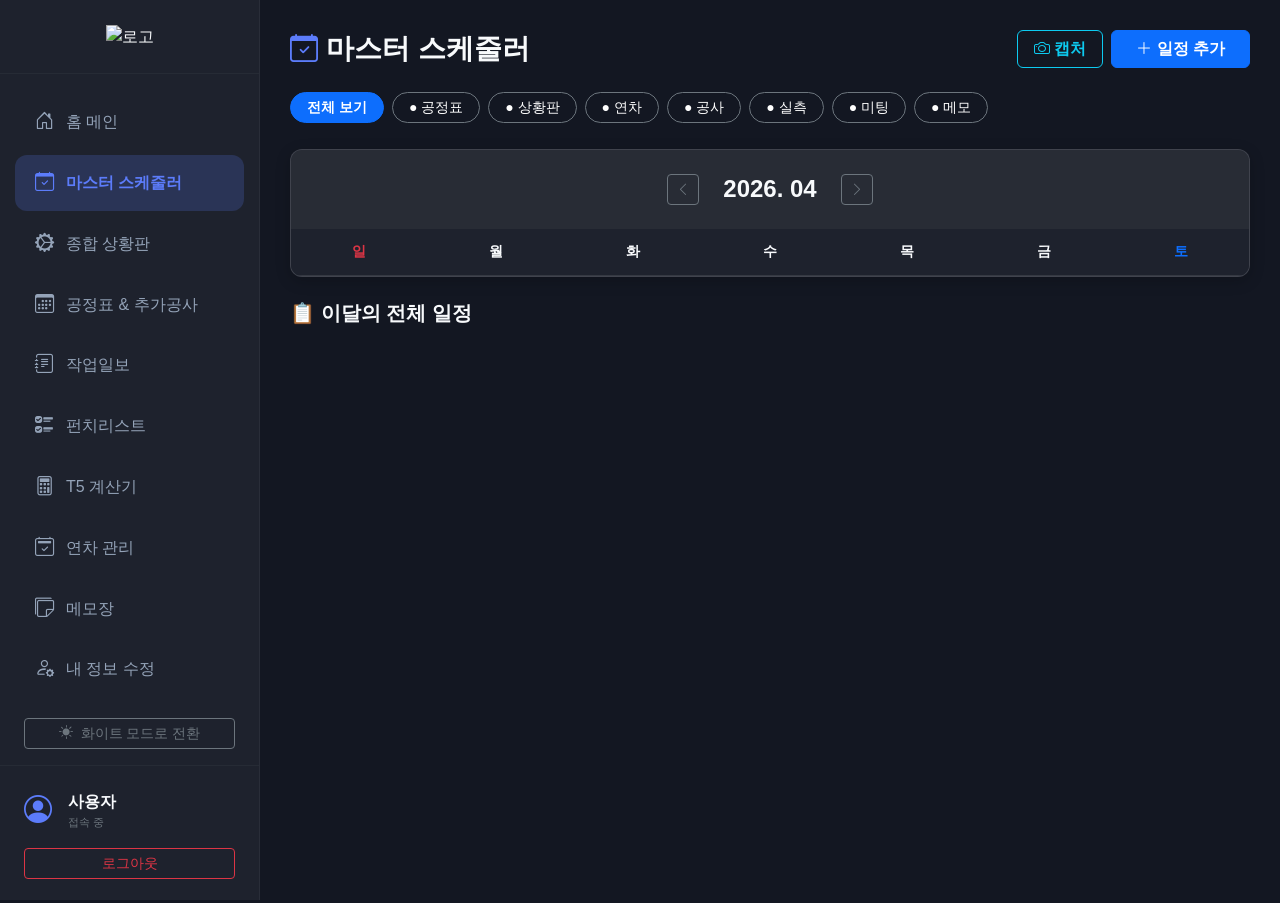
==== calendar.html @ c06037ce "Update calendar.html" ====
<!DOCTYPE html>
<html lang="ko">
<head>
    <meta charset="UTF-8">
    <meta name="viewport" content="width=device-width, initial-scale=1.0, maximum-scale=1.0, user-scalable=no">
    
    <meta property="og:type" content="website">
    <meta property="og:title" content="김목수이야기 - 마스터 스케줄러">
    <meta property="og:description" content="전체 현장 일정을 한눈에 확인하세요.">
    <meta property="og:image" content="https://idong2300.github.io/kimmoksu/og-image.png">
    <meta property="og:locale" content="ko_KR">

    <title>김목수이야기 - 마스터 스케줄러 (V29)</title>
    
    <link href="https://cdn.jsdelivr.net/npm/bootstrap@5.3.2/dist/css/bootstrap.min.css" rel="stylesheet">
    <link rel="stylesheet" href="https://cdn.jsdelivr.net/npm/bootstrap-icons@1.11.1/font/bootstrap-icons.css">
    
    <script src="https://cdnjs.cloudflare.com/ajax/libs/html2canvas/1.4.1/html2canvas.min.js"></script>
    <script src="https://www.gstatic.com/firebasejs/9.15.0/firebase-app-compat.js"></script>
    <script src="https://www.gstatic.com/firebasejs/9.15.0/firebase-firestore-compat.js"></script>
    <script src="https://www.gstatic.com/firebasejs/9.15.0/firebase-auth-compat.js"></script>
    <script src="firebase-config.js"></script>

    <style>
        :root { --bg-deep: #131722; --sidebar-bg: #1e222d; --card-bg: #2a2e39; --primary-accent: #5c7cfa; }
        body { background-color: var(--bg-deep); color: #f8fafc; font-family: 'Pretendard', sans-serif; margin: 0; overflow: hidden; transition: background-color 0.3s, color 0.3s; }
        
        .app-wrapper { display: flex; height: 100vh; height: 100dvh; width: 100vw; }
        .sidebar { width: 260px; height: 100dvh; background-color: var(--sidebar-bg); border-right: 1px solid rgba(255,255,255,0.05); display: flex; flex-direction: column; z-index: 1050; flex-shrink: 0; transition: transform 0.3s cubic-bezier(0.4, 0, 0.2, 1); }
        .main-container { flex: 1; overflow-y: auto; background-color: var(--bg-deep); padding: 30px; transition: background-color 0.3s; }
        
        .content-width { max-width: 1400px; margin: 0 auto; width: 100%; }
        
        .t5-card { background: var(--card-bg); border-radius: 16px; padding: 20px; box-shadow: 0 4px 15px rgba(0,0,0,0.2); margin-bottom: 20px; }
        .input-dark { background: #1e222d !important; border: 1px solid rgba(255,255,255,0.1) !important; color: white !important; font-size: 0.95rem !important; }

        .cal-border-wrap { border: 1px solid rgba(255,255,255,0.1); border-radius: 12px; overflow: hidden; }
        .cal-header { display: grid; grid-template-columns: repeat(7, 1fr); text-align: center; font-weight: bold; background: #1e222d; border-bottom: 1px solid rgba(255,255,255,0.1); padding: 12px 0; font-size: 0.9rem; }
        .cal-grid { display: grid; grid-template-columns: repeat(7, 1fr); background: rgba(255,255,255,0.1); gap: 1px; } 
        .cal-day { background: #1e222d; min-height: 140px; padding: 6px 0; cursor: pointer; transition: 0.2s; position: relative; display: flex; flex-direction: column; gap: 2px; }
        .cal-day:hover, .cal-day.selected { background: rgba(92, 124, 250, 0.1); }
        .cal-date-num { font-size: 0.85rem; font-weight: bold; margin-bottom: 6px; padding-left: 8px; }
        
        .event-badge { font-size: 0.75rem; padding: 3px 6px; color: white; white-space: nowrap; overflow: hidden; text-overflow: clip; text-align: left; line-height: 1.2; margin-bottom: 1px; height: 24px; width: 100%; border-radius: 0; display: flex; align-items: center; }
        .event-start { border-top-left-radius: 4px; border-bottom-left-radius: 4px; margin-left: 4px; width: calc(100% - 4px); }
        .event-end { border-top-right-radius: 4px; border-bottom-right-radius: 4px; margin-right: 4px; width: calc(100% - 4px); }
        .event-single { border-radius: 4px; margin: 0 4px; width: calc(100% - 8px); }
        
        .cal-inline-check { margin-right: 5px; cursor: pointer; transform: scale(1.1); flex-shrink: 0; }
        .more-btn { font-size: 0.7rem; color: var(--primary-accent); text-align: left; padding-left: 8px; font-weight: bold; cursor: pointer; margin-top: 2px; }
        .more-btn:hover { text-decoration: underline; }

        .nav-link { color: #94a3b8; padding: 14px 20px; margin: 4px 15px; border-radius: 12px; transition: 0.3s; cursor: pointer; display: flex; align-items: center; text-decoration: none; }
        .nav-link i { font-size: 1.2rem; margin-right: 12px; }
        .nav-link:hover, .nav-link.active { background-color: rgba(92, 124, 250, 0.2); color: var(--primary-accent); font-weight: bold; }

        .filter-scroll { display: flex; gap: 8px; overflow-x: auto; padding-bottom: 10px; }
        .list-item { background: #1e222d; border: 1px solid rgba(255,255,255,0.05); border-radius: 12px; padding: 15px; margin-bottom: 10px; display: flex; align-items: flex-start; gap: 15px; transition: 0.2s; }
        .list-item.done { opacity: 0.5; filter: grayscale(0.8); }
        .list-item.done .item-content { text-decoration: line-through; color: #adb5bd !important; }
        .color-bar { width: 4px; border-radius: 4px; align-self: stretch; flex-shrink: 0; }
        .custom-check { width: 22px; height: 22px; cursor: pointer; border-radius: 6px; border: 2px solid var(--primary-accent); appearance: none; position: relative; margin-top: 2px; }
        .custom-check:checked { background-color: var(--primary-accent); }
        .custom-check:checked::after { content: '✔'; position: absolute; color: white; font-size: 12px; top: 50%; left: 50%; transform: translate(-50%, -50%); }

        .modal-box { background: var(--card-bg); padding: 25px; border-radius: 20px; width: 90%; max-width: 400px; box-shadow: 0 10px 30px rgba(0,0,0,0.5); }
        .modal-backdrop-custom { display: none; position: fixed; inset: 0; background: rgba(0,0,0,0.7); z-index: 2000; align-items: center; justify-content: center; backdrop-filter: blur(2px); }

        body.light-mode { background-color: #f4f6f8; color: #212529; }
        body.light-mode .main-container { background-color: #f4f6f8; }
        body.light-mode .sidebar { background-color: #ffffff; border-right: 1px solid #dee2e6; }
        body.light-mode .t5-card, body.light-mode .modal-box, body.light-mode .list-item { background-color: #ffffff !important; border: 1px solid #dee2e6 !important; color: #212529; }
        body.light-mode .input-dark, body.light-mode select.input-dark, body.light-mode input[type="color"] { background-color: #f8f9fa !important; border: 1px solid #ced4da !important; color: #212529 !important; }
        body.light-mode .text-white { color: #212529 !important; }
        body.light-mode .cal-header { background: #f8f9fa; border-color: #dee2e6; color: #495057; }
        body.light-mode .cal-grid { background: #dee2e6; }
        body.light-mode .cal-day { background: #ffffff; }
        body.light-mode .cal-day:hover, body.light-mode .cal-day.selected { background: #eef2ff; }
        body.light-mode .bg-dark { background-color: #e9ecef !important; }
        body.light-mode .nav-link { color: #495057; }
        body.light-mode .nav-link:hover, body.light-mode .nav-link.active { background-color: #eef2ff; color: var(--primary-accent); }
        body.light-mode img[src*="logo"] { filter: invert(1) grayscale(100%) contrast(200%); }

        @media (max-width: 768px) {
            .sidebar { position: fixed; transform: translateX(-100%); }
            .sidebar.active { transform: translateX(0); }
            .main-container { padding: 15px; }
            .cal-day { min-height: 100px; }
            .mobile-menu-btn { display: flex !important; }
        }
        .mobile-menu-btn { display: none; position: fixed; bottom: 25px; left: 25px; width: 60px; height: 60px; border-radius: 50%; background-color: var(--primary-accent); color: white; align-items: center; justify-content: center; box-shadow: 0 4px 15px rgba(0,0,0,0.3); z-index: 1030; border: none; font-size: 1.8rem; cursor: pointer; }
    </style>
</head>
<body>

<script>
    if (window.innerWidth <= 768) {
        alert("마스터 스케줄러는 PC의 넓은 화면 전용입니다.\n모바일에서는 메인 홈으로 이동합니다.");
        location.replace('index.html');
    }
</script>

<div id="auth-overlay" style="display: none; position: fixed; inset: 0; background: var(--bg-deep); z-index: 9999; align-items: center; justify-content: center;">
    <div class="t5-card text-center" style="width: 100%; max-width: 380px;">
        <h3 class="mb-4 fw-bold">스케줄러 접속</h3>
        <input type="email" id="userEmail" class="form-control input-dark mb-3" placeholder="이메일">
        <input type="password" id="userPw" class="form-control input-dark mb-3" placeholder="비밀번호">
        
        <div class="d-flex justify-content-between align-items-center mb-4 ms-1">
            <div class="form-check text-start m-0">
                <input class="form-check-input" type="checkbox" id="autoLoginCheck" checked>
                <label class="form-check-label small text-secondary" for="autoLoginCheck">자동 로그인</label>
            </div>
            <span class="small text-info cursor-pointer" onclick="resetPassword()">비밀번호 찾기</span>
        </div>

        <button class="btn btn-primary w-100 py-2 fw-bold" onclick="handleAuth()">접속하기</button>
    </div>
</div>

<div class="app-wrapper">
    <nav class="sidebar" id="sidebar">
        <div class="p-4 text-center border-bottom border-secondary border-opacity-10">
            <img src="kimmoksu_main_logo.png" alt="로고" style="max-width: 140px; cursor: pointer;" onclick="location.href='index.html'">
        </div>
        <div class="flex-grow-1 mt-3">
            <div class="nav-link" onclick="location.href='index.html'"><i class="bi bi-house-door"></i> 홈 메인</div>
            <div class="nav-link active"><i class="bi bi-calendar-check"></i> 마스터 스케줄러</div>
            <div class="nav-link" onclick="location.href='index.html#status'"><i class="bi bi-gear-wide-connected"></i> 종합 상황판</div>
            <div class="nav-link" onclick="location.href='index.html#gantt'"><i class="bi bi-calendar3"></i> 공정표 & 추가공사</div>
            <div class="nav-link" onclick="location.href='index.html#worklog'"><i class="bi bi-journal-text"></i> 작업일보</div>
            <div class="nav-link" onclick="location.href='index.html#punch'"><i class="bi bi-ui-checks"></i> 펀치리스트</div>
            <div class="nav-link" onclick="location.href='index.html#t5'"><i class="bi bi-calculator"></i> T5 계산기</div>
            <div class="nav-link" onclick="location.href='index.html#leave'"><i class="bi bi-calendar2-check"></i> 연차 관리</div>
            <div class="nav-link" onclick="location.href='index.html#memo'"><i class="bi bi-stickies"></i> 메모장</div>
            <div class="nav-link" onclick="location.href='index.html#profile'"><i class="bi bi-person-gear"></i> 내 정보 수정</div>
        </div>
        <div class="px-4 py-3 mt-auto">
            <button class="btn btn-outline-secondary btn-sm w-100 d-flex justify-content-center align-items-center gap-2" id="themeToggleBtn" onclick="toggleTheme()">
                <i class="bi bi-brightness-high-fill"></i> <span>화이트 모드로 전환</span>
            </button>
        </div>
        <div class="p-4 border-top border-secondary border-opacity-10">
            <div class="d-flex align-items-center mb-2">
                <i class="bi bi-person-circle fs-3 me-3" style="color:var(--primary-accent);"></i>
                <div class="flex-grow-1 overflow-hidden">
                    <div id="userNickDisplay" class="fw-bold text-truncate">사용자</div>
                    <div class="small text-secondary" style="font-size:0.7rem;">접속 중</div>
                </div>
            </div>
            <button class="btn btn-outline-danger btn-sm w-100 mt-2" onclick="auth.signOut()">로그아웃</button>
        </div>
    </nav>

    <main class="main-container">
        <div class="content-width">
            <div class="d-flex justify-content-between align-items-center mb-4 flex-wrap gap-3">
                <h3 class="fw-bold m-0"><i class="bi bi-calendar-check me-2" style="color:var(--primary-accent);"></i>마스터 스케줄러</h3>
                <div class="d-flex gap-2">
                    <button class="btn btn-outline-warning px-3 fw-bold" id="btnColorEdit" style="display:none;" onclick="openColorModal()"><i class="bi bi-palette"></i> 색상 편집</button>
                    <button class="btn btn-outline-info px-3 fw-bold" onclick="captureCalendar()"><i class="bi bi-camera"></i> 캡처</button>
                    <button class="btn btn-primary px-4 fw-bold" onclick="openEventModal()"><i class="bi bi-plus-lg"></i> 일정 추가</button>
                </div>
            </div>

            <div class="filter-scroll mb-3" id="filterContainer">
                <button class="btn btn-sm btn-primary rounded-pill px-3 fw-bold filter-btn" data-type="all" onclick="toggleFilter('all')">전체 보기</button>
                <button class="btn btn-sm btn-outline-secondary text-white rounded-pill px-3 filter-btn" data-type="gantt" onclick="toggleFilter('gantt')"><span id="dot-gantt">●</span> 공정표</button>
                <button class="btn btn-sm btn-outline-secondary text-white rounded-pill px-3 filter-btn" data-type="status" onclick="toggleFilter('status')"><span id="dot-status">●</span> 상황판</button>
                <button class="btn btn-sm btn-outline-secondary text-white rounded-pill px-3 filter-btn" data-type="leave" onclick="toggleFilter('leave')"><span id="dot-leave">●</span> 연차</button>
                <button class="btn btn-sm btn-outline-secondary text-white rounded-pill px-3 filter-btn" data-type="construct" onclick="toggleFilter('construct')"><span id="dot-construct">●</span> 공사</button>
                <button class="btn btn-sm btn-outline-secondary text-white rounded-pill px-3 filter-btn" data-type="measure" onclick="toggleFilter('measure')"><span id="dot-measure">●</span> 실측</button>
                <button class="btn btn-sm btn-outline-secondary text-white rounded-pill px-3 filter-btn" data-type="meeting" onclick="toggleFilter('meeting')"><span id="dot-meeting">●</span> 미팅</button>
                <button class="btn btn-sm btn-outline-secondary text-white rounded-pill px-3 filter-btn" data-type="memo" onclick="toggleFilter('memo')"><span id="dot-memo">●</span> 메모</button>
            </div>

            <div class="t5-card p-0 cal-border-wrap" id="captureArea">
                <div class="d-flex justify-content-center align-items-center py-4 gap-4 bg-dark bg-opacity-25" id="calTopControls">
                    <button class="btn btn-sm btn-outline-secondary" onclick="changeMonth(-1)"><i class="bi bi-chevron-left"></i></button>
                    <h4 class="fw-bold m-0" id="currentMonthDisplay">2026. 04</h4>
                    <button class="btn btn-sm btn-outline-secondary" onclick="changeMonth(1)"><i class="bi bi-chevron-right"></i></button>
                </div>
                
                <div class="cal-header">
                    <div class="text-danger">일</div><div>월</div><div>화</div><div>수</div><div>목</div><div>금</div><div class="text-primary">토</div>
                </div>
                <div class="cal-grid" id="calendarGrid"></div>
            </div>

            <div class="mt-4">
                <div class="d-flex justify-content-between align-items-end mb-3">
                    <h5 class="fw-bold m-0" id="listTitle">📋 이달의 전체 일정</h5>
                    <button class="btn btn-sm btn-link text-secondary p-0 text-decoration-none" id="btnResetDate" style="display:none;" onclick="selectDate(null)"><i class="bi bi-arrow-counterclockwise"></i> 전체보기</button>
                </div>
                <div id="eventList"></div>
            </div>
        </div>
    </main>
</div>

<div class="modal-backdrop-custom" id="eventModal">
    <div class="modal-box">
        <h5 class="fw-bold mb-4 text-white">새 일정 추가</h5>
        <div class="row g-3">
            <div class="col-12">
                <label class="small text-secondary mb-1">일정 구분</label>
                <select id="evType" class="form-select input-dark" onchange="toggleDateInput()">
                    <option value="memo">메모</option>
                    <option value="measure">실측 일정</option>
                    <option value="meeting">미팅 일정</option>
                    <option value="construct">공사 일정 (기간)</option>
                </select>
            </div>
            <div class="col-6">
                <label class="small text-secondary mb-1" id="date1Label">날짜</label>
                <input type="date" id="evDate1" class="form-control input-dark">
            </div>
            <div class="col-6" id="date2Container" style="display:none;">
                <label class="small text-secondary mb-1">종료일</label>
                <input type="date" id="evDate2" class="form-control input-dark">
            </div>
            <div class="col-12">
                <label class="small text-secondary mb-1">내용</label>
                <input type="text" id="evText" class="form-control input-dark" placeholder="일정 내용을 입력하세요">
            </div>
        </div>
        <div class="d-flex gap-2 mt-4">
            <button class="btn btn-secondary w-50 py-2 fw-bold" onclick="document.getElementById('eventModal').style.display='none'">취소</button>
            <button class="btn btn-primary w-50 py-2 fw-bold" onclick="saveEvent()">추가하기</button>
        </div>
    </div>
</div>

<div class="modal-backdrop-custom" id="colorModal">
    <div class="modal-box">
        <h5 class="fw-bold mb-4 text-white">달력 태그 색상 편집</h5>
        <p class="small text-secondary mb-3">설정한 색상은 팀원 모두에게 적용됩니다.</p>
        <div class="row g-2 mb-4" id="colorInputContainer"></div>
        <div class="d-flex gap-2 mt-2">
            <button class="btn btn-secondary w-50 py-2 fw-bold" onclick="document.getElementById('colorModal').style.display='none'">취소</button>
            <button class="btn btn-primary w-50 py-2 fw-bold" onclick="saveThemeColors()">저장하기</button>
        </div>
    </div>
</div>

<script>
    let myEmail, myTeamId, userNickname = "관리자", myRole = "member";
    let currentDate = new Date();
    let selectedDateStr = null;
    let globalEmailToNick = {};
    let allEvents = []; 
    let eventStorage = { gantt:[], status:[], leave:[], custom:[] };
    
    let activeFilters = new Set(['all']);
    let defaultColors = { gantt:'#0d6efd', status:'#20c997', leave:'#dc3545', construct:'#6f42c1', measure:'#fd7e14', meeting:'#198754', memo:'#6c757d' };
    let themeColors = { ...defaultColors };
    let colorNames = { gantt:'공정표', status:'상황판', leave:'연차', construct:'공사일정', measure:'실측', meeting:'미팅', memo:'메모' };

    document.addEventListener("DOMContentLoaded", () => {
        let td = new Date();
        currentDate = new Date(td.getFullYear(), td.getMonth(), 1);
        
        let savedTheme = localStorage.getItem('kimmoksu_theme');
        if(savedTheme === 'light') { document.body.classList.add('light-mode'); updateThemeUI(true); } 
        else { updateThemeUI(false); }
    });

    auth.onAuthStateChanged(async user => {
        if (user) {
            myEmail = user.email; 
            document.getElementById('auth-overlay').style.display = 'none';
            const uDoc = await db.collection("users").doc(myEmail).get(); 
            userNickname = uDoc.exists ? uDoc.data().nickname : "관리자";
            document.getElementById('userNickDisplay').innerText = userNickname;
            
            const q = await db.collection("teams").where("members", "array-contains", myEmail).get();
            if (!q.empty) { 
                const tDoc = q.docs[0]; myTeamId = tDoc.id; const tData = tDoc.data();
                
                if(tData.owner === myEmail || myEmail === "idong2300@naver.com") myRole = "owner";
                else if(tData.admins && tData.admins.includes(myEmail)) myRole = "admin";
                else myRole = "member";
                
                if(myRole === 'owner' || myRole === 'admin') document.getElementById('btnColorEdit').style.display = 'inline-block';
                
                if(tData.themeColors) themeColors = { ...defaultColors, ...tData.themeColors };
                applyDotColors();

                const members = tData.members || [];
                await Promise.all(members.map(async m => {
                    try { const u = await db.collection("users").doc(m).get(); globalEmailToNick[m] = u.exists ? u.data().nickname : m.split('@')[0]; }
                    catch(e) { globalEmailToNick[m] = m.split('@')[0]; }
                }));
                fetchAllData();
            }
        } else { document.getElementById('auth-overlay').style.display = 'flex'; }
    });

    function toggleTheme() {
        let isLight = document.body.classList.toggle('light-mode');
        localStorage.setItem('kimmoksu_theme', isLight ? 'light' : 'dark');
        updateThemeUI(isLight);
    }
    
    function updateThemeUI(isLight) {
        const btn = document.getElementById('themeToggleBtn');
        if(isLight) { btn.innerHTML = '<i class="bi bi-moon-fill"></i> <span>블랙 모드로 전환</span>'; btn.classList.replace('btn-outline-secondary', 'btn-outline-dark'); } 
        else { btn.innerHTML = '<i class="bi bi-brightness-high-fill"></i> <span>화이트 모드로 전환</span>'; btn.classList.replace('btn-outline-dark', 'btn-outline-secondary'); }
    }

    async function handleAuth() { 
        const e=document.getElementById('userEmail').value, p=document.getElementById('userPw').value; 
        const keepAlive = document.getElementById('autoLoginCheck') ? document.getElementById('autoLoginCheck').checked : true;
        try { 
            await auth.setPersistence(keepAlive ? firebase.auth.Auth.Persistence.LOCAL : firebase.auth.Auth.Persistence.SESSION);
            await auth.signInWithEmailAndPassword(e,p); 
        } catch(err){alert(err.message);} 
    }
    
    // 💡 V29: 비밀번호 찾기 (초기화) 로직 💡
    async function resetPassword() {
        const e = document.getElementById('userEmail').value.trim();
        if(!e) return alert("비밀번호를 찾을 이메일을 먼저 입력해주세요.");
        try {
            await auth.sendPasswordResetEmail(e);
            alert("입력하신 이메일로 비밀번호 재설정 링크를 발송했습니다. 이메일함을 확인해주세요!");
        } catch(err) {
            alert("이메일 발송 실패: " + err.message);
        }
    }

    function parseDateObj(str) {
        if (!str) return null;
        let s = str.replace(/[^0-9]/g, '');
        if (s.length === 8) return `${s.substring(0,4)}-${s.substring(4,6)}-${s.substring(6,8)}`;
        if (s.length === 6) return `20${s.substring(0,2)}-${s.substring(2,4)}-${s.substring(4,6)}`;
        if (/^\d{4}-\d{2}-\d{2}$/.test(str)) return str;
        return null;
    }

    function fetchAllData() {
        db.collection("gantt_logs").where("teamId","==",myTeamId).onSnapshot(ss => {
            let gantts = [];
            ss.docs.forEach(doc => {
                let d = doc.data();
                if(d.dates && d.dates.length > 0) {
                    gantts.push({ id: doc.id+'_s', type: 'gantt', title: `[착공] ${d.site}`, start: d.dates[0].split('T')[0], source: 'gantt' });
                    gantts.push({ id: doc.id+'_e', type: 'gantt', title: `[준공] ${d.site}`, start: d.dates[d.dates.length-1].split('T')[0], source: 'gantt' });
                }
            });
            updateEvents('gantt', gantts);
        });

        db.collection("site_status").where("teamId", "==", myTeamId).onSnapshot(ss => {
            let statuses = [];
            ss.docs.forEach(doc => {
                let d = doc.data();
                let d1 = parseDateObj(d.date1); let d2 = parseDateObj(d.date2);
                if(d1) statuses.push({ id: doc.id+'_1', type: 'status', title: `[착공] ${d.siteName}`, start: d1, source: 'status' });
                if(d2) statuses.push({ id: doc.id+'_2', type: 'status', title: `[준공] ${d.siteName}`, start: d2, source: 'status' });
            });
            updateEvents('status', statuses);
        });

        db.collection("leave_records").where("teamId","==",myTeamId).where("approved","==",true).onSnapshot(ss => {
            let leaves = [];
            ss.docs.forEach(doc => {
                let d = doc.data();
                let nick = globalEmailToNick[d.userEmail] || d.userEmail.split('@')[0];
                leaves.push({ id: doc.id, type: 'leave', leaveType: d.type, title: nick, start: d.date, source: 'leave' });
            });
            updateEvents('leave', leaves);
        });

        db.collection("calendar_events").where("teamId","==",myTeamId).onSnapshot(ss => {
            let customs = ss.docs.map(doc => ({ id: doc.id, ...doc.data(), title: doc.data().text, start: doc.data().startDate, end: doc.data().endDate, source: 'custom' }));
            updateEvents('custom', customs);
        });
    }

    function updateEvents(key, data) {
        eventStorage[key] = data;
        allEvents = [...eventStorage.gantt, ...eventStorage.status, ...eventStorage.leave, ...eventStorage.custom];
        renderCalendar();
    }

    function changeMonth(diff) { currentDate.setMonth(currentDate.getMonth() + diff); selectedDateStr = null; document.getElementById('btnResetDate').style.display='none'; renderCalendar(); }

    function toggleFilter(type) {
        if (type === 'all') { activeFilters.clear(); activeFilters.add('all'); } 
        else {
            activeFilters.delete('all');
            if (activeFilters.has(type)) { activeFilters.delete(type); if(activeFilters.size === 0) activeFilters.add('all'); } 
            else { activeFilters.add(type); }
        }
        
        document.querySelectorAll('.filter-btn').forEach(btn => {
            let btnType = btn.getAttribute('data-type');
            if(activeFilters.has(btnType)) {
                btn.classList.replace('btn-outline-secondary', 'btn-primary');
                btn.classList.replace('text-white', 'text-light');
                btn.classList.add('fw-bold');
            } else {
                btn.classList.replace('btn-primary', 'btn-outline-secondary');
                btn.classList.remove('fw-bold', 'text-light');
                btn.classList.add('text-white');
            }
        });
        renderCalendar();
    }

    function renderCalendar() {
        let year = currentDate.getFullYear(), month = currentDate.getMonth();
        document.getElementById('currentMonthDisplay').innerText = `${year}. ${String(month+1).padStart(2,'0')}`;
        let firstDay = new Date(year, month, 1).getDay(), daysInMonth = new Date(year, month + 1, 0).getDate();
        
        let html = '';
        for(let i=0; i<firstDay; i++) html += `<div class="cal-day" style="background:rgba(0,0,0,0.1); cursor:default;"></div>`;
        
        for(let i=1; i<=daysInMonth; i++) {
            let dateStr = `${year}-${String(month+1).padStart(2,'0')}-${String(i).padStart(2,'0')}`;
            let dw = new Date(year, month, i).getDay();
            let isSelected = dateStr === selectedDateStr ? 'selected' : '';
            
            let dayEvents = allEvents.filter(ev => {
                if(!activeFilters.has('all') && !activeFilters.has(ev.type)) return false;
                return ev.end ? (dateStr >= ev.start && dateStr <= ev.end) : (dateStr === ev.start);
            });
            
            let visibleEvents = dayEvents;
            let hiddenCount = 0;
            if (dayEvents.length > 4) { visibleEvents = dayEvents.slice(0, 3); hiddenCount = dayEvents.length - 3; }
            
            let badgesHtml = visibleEvents.map(ev => {
                let isStart = (dateStr === ev.start);
                let isEnd = (dateStr === ev.end || !ev.end);
                let isSingle = (!ev.end || ev.start === ev.end);
                
                let roundedClass = isSingle ? 'event-single' : (isStart ? 'event-start' : (isEnd ? 'event-end' : ''));
                let strike = ev.isDone ? 'text-decoration:line-through; opacity:0.5;' : '';
                let bgColor = themeColors[ev.type];
                
                let bgStyle = `background-color: ${bgColor};`;
                let titleText = (isStart || isSingle) ? ev.title : '&nbsp;'; 
                
                // 💡 V29: 오전/오후반차 텍스트를 무조건 [반차]로 통합 (그래픽은 유지) 💡
                if(ev.type === 'leave') {
                    let prefix = ev.leaveType === 'full' ? '[연차]' : '[반차]';
                    titleText = `${prefix} ${ev.title}`;
                    
                    if(ev.leaveType === 'am') {
                        bgStyle = `background-color: ${bgColor}; width: 50%; border-right: 1px solid rgba(255,255,255,0.2); align-self: flex-start;`;
                    } else if(ev.leaveType === 'pm') {
                        bgStyle = `background-color: ${bgColor}; width: 50%; border-left: 1px solid rgba(255,255,255,0.2); align-self: flex-end; text-align: right; padding-right: 6px;`;
                    }
                }
                
                let inlineCheck = '';
                if(ev.source === 'custom' && !ev.end && ev.type !== 'construct') {
                    inlineCheck = `<input type="checkbox" class="cal-inline-check" ${ev.isDone?'checked':''} onclick="event.stopPropagation(); toggleDone('${ev.id}', ${ev.isDone})">`;
                }
                
                return `<div class="event-badge ${roundedClass}" style="${bgStyle} ${strike}">${inlineCheck}${titleText}</div>`;
            }).join('');

            if(hiddenCount > 0) { badgesHtml += `<div class="more-btn" onclick="event.stopPropagation(); selectDate('${dateStr}')">+${hiddenCount} 더보기</div>`; }

            html += `<div class="cal-day ${isSelected}" onclick="selectDate('${dateStr}')">
                <div class="cal-date-num" style="color:${dw===0?'#e03131':(dw===6?'#5c7cfa':'#94a3b8')}">${i}</div>
                ${badgesHtml}
            </div>`;
        }
        document.getElementById('calendarGrid').innerHTML = html;
        renderEventList();
    }

    function selectDate(dStr) {
        selectedDateStr = dStr;
        document.getElementById('listTitle').innerHTML = dStr ? `📍 ${dStr} 상세 일정` : `📋 이달의 전체 일정`;
        document.getElementById('btnResetDate').style.display = dStr ? 'inline-block' : 'none';
        renderCalendar();
    }

    function renderEventList() {
        let prefix = `${currentDate.getFullYear()}-${String(currentDate.getMonth()+1).padStart(2,'0')}`;
        let listEvents = allEvents.filter(ev => {
            if(!activeFilters.has('all') && !activeFilters.has(ev.type)) return false;
            if(selectedDateStr) return ev.end ? (selectedDateStr >= ev.start && selectedDateStr <= ev.end) : (ev.start === selectedDateStr);
            return ev.end ? (ev.start.startsWith(prefix) || ev.end.startsWith(prefix)) : ev.start.startsWith(prefix);
        }).sort((a,b) => a.start.localeCompare(b.start));

        let html = listEvents.map(ev => {
            let colorHex = themeColors[ev.type];
            let dateTxt = ev.end ? `${ev.start} ~ ${ev.end}` : ev.start;
            
            // 💡 V29: 하단 리스트도 [반차]로 텍스트 통합 💡
            let extTxt = "";
            if(ev.type === 'leave') extTxt = ev.leaveType === 'full' ? '(종일)' : '(반차)';

            return `<div class="list-item ${ev.isDone?'done':''}">
                <div class="color-bar" style="background:${colorHex}"></div>
                ${ev.source==='custom' && ev.type !== 'construct' ? `<input type="checkbox" class="custom-check" ${ev.isDone?'checked':''} onclick="toggleDone('${ev.id}', ${ev.isDone})">` : ''}
                <div class="item-content d-flex flex-column flex-grow-1">
                    <span class="small text-secondary">${dateTxt} <span class="text-info">${extTxt}</span></span>
                    <span class="fw-bold text-white" style="color:var(--bs-body-color);">${ev.title}</span>
                </div>
                ${ev.source==='custom' ? `<button class="btn btn-sm text-danger p-0 ms-auto" onclick="deleteCustomEvent('${ev.id}')"><i class="bi bi-trash"></i></button>` : ''}
            </div>`;
        }).join('');
        document.getElementById('eventList').innerHTML = html || `<p class="text-secondary text-center py-4">일정이 없습니다.</p>`;
    }

    function toggleDateInput() {
        let isPeriod = document.getElementById('evType').value === 'construct';
        document.getElementById('date2Container').style.display = isPeriod ? 'block' : 'none';
        document.getElementById('date1Label').innerText = isPeriod ? '시작일' : '날짜';
    }

    function openEventModal() {
        let td = selectedDateStr || new Date().toISOString().split('T')[0];
        document.getElementById('evDate1').value = td; document.getElementById('evDate2').value = td;
        document.getElementById('evText').value = ''; document.getElementById('evType').value = 'memo';
        toggleDateInput(); document.getElementById('eventModal').style.display = 'flex';
    }

    async function saveEvent() {
        let type = document.getElementById('evType').value, d1 = document.getElementById('evDate1').value, d2 = document.getElementById('evDate2').value, txt = document.getElementById('evText').value.trim();
        if(!d1 || !txt) return alert("날짜와 내용을 입력하세요.");
        if(type === 'construct' && d1 > d2) return alert("종료일이 시작일보다 빠를 수 없습니다.");
        await db.collection("calendar_events").add({ teamId: myTeamId, type, startDate: d1, endDate: type === 'construct' ? d2 : null, text: txt, isDone: false, createdAt: Date.now() });
        document.getElementById('eventModal').style.display = 'none';
    }

    async function toggleDone(id, cur) { await db.collection("calendar_events").doc(id).update({ isDone: !cur }); }
    async function deleteCustomEvent(id) { if(confirm("이 일정을 삭제하시겠습니까?")) await db.collection("calendar_events").doc(id).delete(); }

    function captureCalendar() {
        const area = document.getElementById('captureArea');
        const btns = area.querySelectorAll('.btn');
        btns.forEach(b => b.style.display = 'none');
        setTimeout(() => {
            html2canvas(area, { backgroundColor: document.body.classList.contains('light-mode') ? '#ffffff' : '#1e222d', scale: 2 }).then(canvas => {
                btns.forEach(b => b.style.display = 'inline-block');
                let link = document.createElement('a');
                link.download = `스케줄_${currentDate.getFullYear()}_${currentDate.getMonth()+1}.png`;
                link.href = canvas.toDataURL(); link.click();
            });
        }, 100);
    }
    
    function openColorModal() {
        let html = '';
        for(let key in colorNames) {
            html += `<div class="col-6 d-flex align-items-center justify-content-between p-2 rounded" style="background:rgba(255,255,255,0.05);">
                <label class="small fw-bold text-white">${colorNames[key]}</label>
                <input type="color" id="col_${key}" value="${themeColors[key]}" class="form-control form-control-color input-dark p-1" style="width:40px; height:30px; cursor:pointer;">
            </div>`;
        }
        document.getElementById('colorInputContainer').innerHTML = html;
        document.getElementById('colorModal').style.display = 'flex';
    }
    
    async function saveThemeColors() {
        let newColors = {};
        for(let key in colorNames) { newColors[key] = document.getElementById(`col_${key}`).value; }
        await db.collection("teams").doc(myTeamId).update({ themeColors: newColors });
        themeColors = newColors; applyDotColors();
        document.getElementById('colorModal').style.display = 'none'; renderCalendar();
        alert("색상이 변경되었습니다.");
    }
    
    function applyDotColors() {
        for(let key in themeColors) { let el = document.getElementById(`dot-${key}`); if(el) el.style.color = themeColors[key]; }
    }
</script>
</body>
</html>
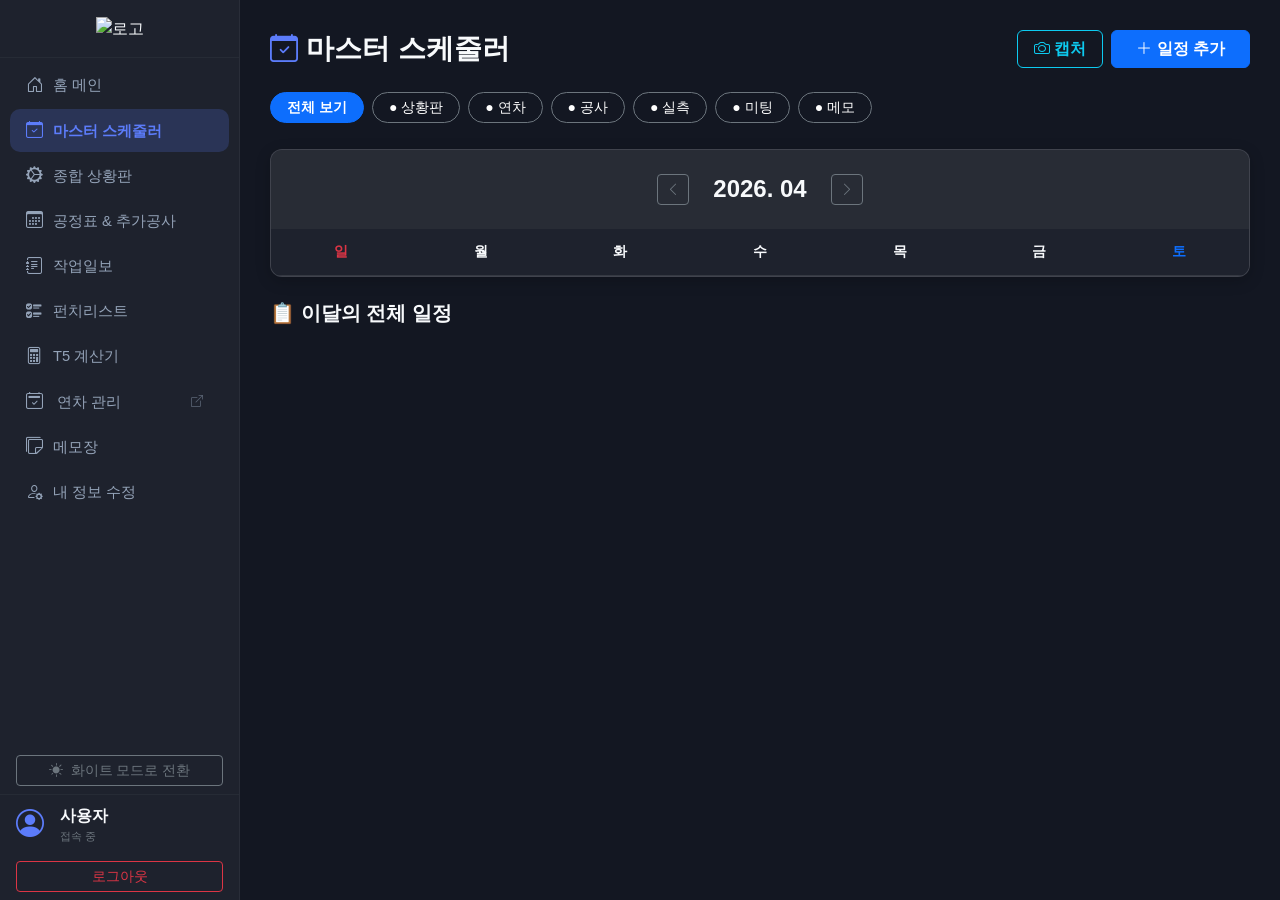
==== commit fddf4c67: "Refine page reset, board edit sync, and gantt/calendar UI" ====
--- a/calendar.html
+++ b/calendar.html
@@ -4,13 +4,21 @@
     <meta charset="UTF-8">
     <meta name="viewport" content="width=device-width, initial-scale=1.0, maximum-scale=1.0, user-scalable=no">
     
+    <!-- 💡 V31: 모바일 차단 스크립트 head 최상단 이동 (화면 깜빡임 방지) 💡 -->
+    <script>
+        if (window.innerWidth <= 768) {
+            alert("마스터 스케줄러는 PC의 넓은 화면 전용입니다.\n모바일에서는 메인 홈으로 이동합니다.");
+            location.replace('index.html');
+        }
+    </script>
+
     <meta property="og:type" content="website">
     <meta property="og:title" content="김목수이야기 - 마스터 스케줄러">
     <meta property="og:description" content="전체 현장 일정을 한눈에 확인하세요.">
     <meta property="og:image" content="https://idong2300.github.io/kimmoksu/og-image.png">
     <meta property="og:locale" content="ko_KR">
 
-    <title>김목수이야기 - 마스터 스케줄러 (V29)</title>
+    <title>김목수이야기 - 마스터 스케줄러 (V30)</title>
     
     <link href="https://cdn.jsdelivr.net/npm/bootstrap@5.3.2/dist/css/bootstrap.min.css" rel="stylesheet">
     <link rel="stylesheet" href="https://cdn.jsdelivr.net/npm/bootstrap-icons@1.11.1/font/bootstrap-icons.css">
@@ -26,7 +34,8 @@
         body { background-color: var(--bg-deep); color: #f8fafc; font-family: 'Pretendard', sans-serif; margin: 0; overflow: hidden; transition: background-color 0.3s, color 0.3s; }
         
         .app-wrapper { display: flex; height: 100vh; height: 100dvh; width: 100vw; }
-        .sidebar { width: 260px; height: 100dvh; background-color: var(--sidebar-bg); border-right: 1px solid rgba(255,255,255,0.05); display: flex; flex-direction: column; z-index: 1050; flex-shrink: 0; transition: transform 0.3s cubic-bezier(0.4, 0, 0.2, 1); }
+        /* 💡 V32: 사이드바 너비 축소 💡 */
+        .sidebar { width: 240px; height: 100dvh; background-color: var(--sidebar-bg); border-right: 1px solid rgba(255,255,255,0.05); display: flex; flex-direction: column; z-index: 1050; flex-shrink: 0; transition: transform 0.3s cubic-bezier(0.4, 0, 0.2, 1); }
         .main-container { flex: 1; overflow-y: auto; background-color: var(--bg-deep); padding: 30px; transition: background-color 0.3s; }
         
         .content-width { max-width: 1400px; margin: 0 auto; width: 100%; }
@@ -39,7 +48,9 @@
         .cal-grid { display: grid; grid-template-columns: repeat(7, 1fr); background: rgba(255,255,255,0.1); gap: 1px; } 
         .cal-day { background: #1e222d; min-height: 140px; padding: 6px 0; cursor: pointer; transition: 0.2s; position: relative; display: flex; flex-direction: column; gap: 2px; }
         .cal-day:hover, .cal-day.selected { background: rgba(92, 124, 250, 0.1); }
-        .cal-date-num { font-size: 0.85rem; font-weight: bold; margin-bottom: 6px; padding-left: 8px; }
+        .cal-date-num { font-size: 0.85rem; font-weight: bold; margin-bottom: 6px; padding-left: 8px; display: inline-flex; align-items: center; justify-content: center; min-width: 24px; height: 24px; border-radius: 999px; }
+        .cal-date-num.today-highlight { background: #3b82f6; color: #fff !important; box-shadow: 0 0 0 2px rgba(59, 130, 246, 0.25); }
+        body.light-mode .cal-date-num.today-highlight { background: #2563eb; color: #fff !important; box-shadow: 0 0 0 2px rgba(37, 99, 235, 0.2); }
         
         .event-badge { font-size: 0.75rem; padding: 3px 6px; color: white; white-space: nowrap; overflow: hidden; text-overflow: clip; text-align: left; line-height: 1.2; margin-bottom: 1px; height: 24px; width: 100%; border-radius: 0; display: flex; align-items: center; }
         .event-start { border-top-left-radius: 4px; border-bottom-left-radius: 4px; margin-left: 4px; width: calc(100% - 4px); }
@@ -50,8 +61,9 @@
         .more-btn { font-size: 0.7rem; color: var(--primary-accent); text-align: left; padding-left: 8px; font-weight: bold; cursor: pointer; margin-top: 2px; }
         .more-btn:hover { text-decoration: underline; }
 
-        .nav-link { color: #94a3b8; padding: 14px 20px; margin: 4px 15px; border-radius: 12px; transition: 0.3s; cursor: pointer; display: flex; align-items: center; text-decoration: none; }
-        .nav-link i { font-size: 1.2rem; margin-right: 12px; }
+        /* 💡 V32: nav-link 간격 축소 💡 */
+        .nav-link { color: #94a3b8; padding: 9px 16px; margin: 2px 10px; border-radius: 10px; transition: 0.3s; cursor: pointer; display: flex; align-items: center; text-decoration: none; font-size: 0.92rem; }
+        .nav-link i { font-size: 1.05rem; margin-right: 10px; }
         .nav-link:hover, .nav-link.active { background-color: rgba(92, 124, 250, 0.2); color: var(--primary-accent); font-weight: bold; }
 
         .filter-scroll { display: flex; gap: 8px; overflow-x: auto; padding-bottom: 10px; }
@@ -93,13 +105,6 @@
 </head>
 <body>
 
-<script>
-    if (window.innerWidth <= 768) {
-        alert("마스터 스케줄러는 PC의 넓은 화면 전용입니다.\n모바일에서는 메인 홈으로 이동합니다.");
-        location.replace('index.html');
-    }
-</script>
-
 <div id="auth-overlay" style="display: none; position: fixed; inset: 0; background: var(--bg-deep); z-index: 9999; align-items: center; justify-content: center;">
     <div class="t5-card text-center" style="width: 100%; max-width: 380px;">
         <h3 class="mb-4 fw-bold">스케줄러 접속</h3>
@@ -120,10 +125,10 @@
 
 <div class="app-wrapper">
     <nav class="sidebar" id="sidebar">
-        <div class="p-4 text-center border-bottom border-secondary border-opacity-10">
-            <img src="kimmoksu_main_logo.png" alt="로고" style="max-width: 140px; cursor: pointer;" onclick="location.href='index.html'">
-        </div>
-        <div class="flex-grow-1 mt-3">
+        <div class="px-4 py-3 text-center border-bottom border-secondary border-opacity-10">
+            <img src="kimmoksu_main_logo.png" alt="로고" style="max-width: 120px; cursor: pointer;" onclick="location.href='index.html'">
+        </div>
+        <div class="flex-grow-1 mt-1">
             <div class="nav-link" onclick="location.href='index.html'"><i class="bi bi-house-door"></i> 홈 메인</div>
             <div class="nav-link active"><i class="bi bi-calendar-check"></i> 마스터 스케줄러</div>
             <div class="nav-link" onclick="location.href='index.html#status'"><i class="bi bi-gear-wide-connected"></i> 종합 상황판</div>
@@ -131,16 +136,16 @@
             <div class="nav-link" onclick="location.href='index.html#worklog'"><i class="bi bi-journal-text"></i> 작업일보</div>
             <div class="nav-link" onclick="location.href='index.html#punch'"><i class="bi bi-ui-checks"></i> 펀치리스트</div>
             <div class="nav-link" onclick="location.href='index.html#t5'"><i class="bi bi-calculator"></i> T5 계산기</div>
-            <div class="nav-link" onclick="location.href='index.html#leave'"><i class="bi bi-calendar2-check"></i> 연차 관리</div>
+            <div class="nav-link" onclick="location.href='leave.html'" style="justify-content:space-between;"><span><i class="bi bi-calendar2-check"></i> 연차 관리</span><i class="bi bi-box-arrow-up-right" style="font-size:0.75rem; opacity:0.5;"></i></div>
             <div class="nav-link" onclick="location.href='index.html#memo'"><i class="bi bi-stickies"></i> 메모장</div>
             <div class="nav-link" onclick="location.href='index.html#profile'"><i class="bi bi-person-gear"></i> 내 정보 수정</div>
         </div>
-        <div class="px-4 py-3 mt-auto">
+        <div class="px-3 py-2 mt-auto">
             <button class="btn btn-outline-secondary btn-sm w-100 d-flex justify-content-center align-items-center gap-2" id="themeToggleBtn" onclick="toggleTheme()">
                 <i class="bi bi-brightness-high-fill"></i> <span>화이트 모드로 전환</span>
             </button>
         </div>
-        <div class="p-4 border-top border-secondary border-opacity-10">
+        <div class="px-3 py-2 border-top border-secondary border-opacity-10">
             <div class="d-flex align-items-center mb-2">
                 <i class="bi bi-person-circle fs-3 me-3" style="color:var(--primary-accent);"></i>
                 <div class="flex-grow-1 overflow-hidden">
@@ -148,7 +153,7 @@
                     <div class="small text-secondary" style="font-size:0.7rem;">접속 중</div>
                 </div>
             </div>
-            <button class="btn btn-outline-danger btn-sm w-100 mt-2" onclick="auth.signOut()">로그아웃</button>
+            <button class="btn btn-outline-danger btn-sm w-100 mt-2" onclick="handleLogoutCal()">로그아웃</button>
         </div>
     </nav>
 
@@ -165,7 +170,6 @@
 
             <div class="filter-scroll mb-3" id="filterContainer">
                 <button class="btn btn-sm btn-primary rounded-pill px-3 fw-bold filter-btn" data-type="all" onclick="toggleFilter('all')">전체 보기</button>
-                <button class="btn btn-sm btn-outline-secondary text-white rounded-pill px-3 filter-btn" data-type="gantt" onclick="toggleFilter('gantt')"><span id="dot-gantt">●</span> 공정표</button>
                 <button class="btn btn-sm btn-outline-secondary text-white rounded-pill px-3 filter-btn" data-type="status" onclick="toggleFilter('status')"><span id="dot-status">●</span> 상황판</button>
                 <button class="btn btn-sm btn-outline-secondary text-white rounded-pill px-3 filter-btn" data-type="leave" onclick="toggleFilter('leave')"><span id="dot-leave">●</span> 연차</button>
                 <button class="btn btn-sm btn-outline-secondary text-white rounded-pill px-3 filter-btn" data-type="construct" onclick="toggleFilter('construct')"><span id="dot-construct">●</span> 공사</button>
@@ -249,12 +253,12 @@
     let selectedDateStr = null;
     let globalEmailToNick = {};
     let allEvents = []; 
-    let eventStorage = { gantt:[], status:[], leave:[], custom:[] };
+    let eventStorage = { status:[], leave:[], custom:[] };
     
     let activeFilters = new Set(['all']);
-    let defaultColors = { gantt:'#0d6efd', status:'#20c997', leave:'#dc3545', construct:'#6f42c1', measure:'#fd7e14', meeting:'#198754', memo:'#6c757d' };
+    let defaultColors = { status:'#20c997', leave:'#dc3545', construct:'#6f42c1', measure:'#fd7e14', meeting:'#198754', memo:'#6c757d' };
     let themeColors = { ...defaultColors };
-    let colorNames = { gantt:'공정표', status:'상황판', leave:'연차', construct:'공사일정', measure:'실측', meeting:'미팅', memo:'메모' };
+    let colorNames = { status:'상황판', leave:'연차', construct:'공사일정', measure:'실측', meeting:'미팅', memo:'메모' };
 
     document.addEventListener("DOMContentLoaded", () => {
         let td = new Date();
@@ -317,15 +321,20 @@
         } catch(err){alert(err.message);} 
     }
     
-    // 💡 V29: 비밀번호 찾기 (초기화) 로직 💡
     async function resetPassword() {
         const e = document.getElementById('userEmail').value.trim();
         if(!e) return alert("비밀번호를 찾을 이메일을 먼저 입력해주세요.");
         try {
             await auth.sendPasswordResetEmail(e);
             alert("입력하신 이메일로 비밀번호 재설정 링크를 발송했습니다. 이메일함을 확인해주세요!");
-        } catch(err) {
-            alert("이메일 발송 실패: " + err.message);
+        } catch(err) { alert("이메일 발송 실패: " + err.message); }
+    }
+
+    // 💡 V31: 로그아웃 후 index.html로 복귀 💡
+    async function handleLogoutCal() {
+        if(confirm("로그아웃 하시겠습니까?")) {
+            await auth.signOut();
+            location.href = 'index.html';
         }
     }
 
@@ -339,17 +348,7 @@
     }
 
     function fetchAllData() {
-        db.collection("gantt_logs").where("teamId","==",myTeamId).onSnapshot(ss => {
-            let gantts = [];
-            ss.docs.forEach(doc => {
-                let d = doc.data();
-                if(d.dates && d.dates.length > 0) {
-                    gantts.push({ id: doc.id+'_s', type: 'gantt', title: `[착공] ${d.site}`, start: d.dates[0].split('T')[0], source: 'gantt' });
-                    gantts.push({ id: doc.id+'_e', type: 'gantt', title: `[준공] ${d.site}`, start: d.dates[d.dates.length-1].split('T')[0], source: 'gantt' });
-                }
-            });
-            updateEvents('gantt', gantts);
-        });
+        // 💡 V30: 공정표 연동 철거 (요청사항 반영) 💡
 
         db.collection("site_status").where("teamId", "==", myTeamId).onSnapshot(ss => {
             let statuses = [];
@@ -380,7 +379,7 @@
 
     function updateEvents(key, data) {
         eventStorage[key] = data;
-        allEvents = [...eventStorage.gantt, ...eventStorage.status, ...eventStorage.leave, ...eventStorage.custom];
+        allEvents = [...(eventStorage.status||[]), ...(eventStorage.leave||[]), ...(eventStorage.custom||[])];
         renderCalendar();
     }
 
@@ -398,12 +397,10 @@
             let btnType = btn.getAttribute('data-type');
             if(activeFilters.has(btnType)) {
                 btn.classList.replace('btn-outline-secondary', 'btn-primary');
-                btn.classList.replace('text-white', 'text-light');
                 btn.classList.add('fw-bold');
             } else {
                 btn.classList.replace('btn-primary', 'btn-outline-secondary');
-                btn.classList.remove('fw-bold', 'text-light');
-                btn.classList.add('text-white');
+                btn.classList.remove('fw-bold');
             }
         });
         renderCalendar();
@@ -413,6 +410,7 @@
         let year = currentDate.getFullYear(), month = currentDate.getMonth();
         document.getElementById('currentMonthDisplay').innerText = `${year}. ${String(month+1).padStart(2,'0')}`;
         let firstDay = new Date(year, month, 1).getDay(), daysInMonth = new Date(year, month + 1, 0).getDate();
+        let todayStr = new Date().toISOString().split('T')[0];
         
         let html = '';
         for(let i=0; i<firstDay; i++) html += `<div class="cal-day" style="background:rgba(0,0,0,0.1); cursor:default;"></div>`;
@@ -421,6 +419,7 @@
             let dateStr = `${year}-${String(month+1).padStart(2,'0')}-${String(i).padStart(2,'0')}`;
             let dw = new Date(year, month, i).getDay();
             let isSelected = dateStr === selectedDateStr ? 'selected' : '';
+            let isToday = dateStr === todayStr;
             
             let dayEvents = allEvents.filter(ev => {
                 if(!activeFilters.has('all') && !activeFilters.has(ev.type)) return false;
@@ -443,7 +442,7 @@
                 let bgStyle = `background-color: ${bgColor};`;
                 let titleText = (isStart || isSingle) ? ev.title : '&nbsp;'; 
                 
-                // 💡 V29: 오전/오후반차 텍스트를 무조건 [반차]로 통합 (그래픽은 유지) 💡
+                // 💡 V30: 반차 텍스트 통합 💡
                 if(ev.type === 'leave') {
                     let prefix = ev.leaveType === 'full' ? '[연차]' : '[반차]';
                     titleText = `${prefix} ${ev.title}`;
@@ -466,7 +465,7 @@
             if(hiddenCount > 0) { badgesHtml += `<div class="more-btn" onclick="event.stopPropagation(); selectDate('${dateStr}')">+${hiddenCount} 더보기</div>`; }
 
             html += `<div class="cal-day ${isSelected}" onclick="selectDate('${dateStr}')">
-                <div class="cal-date-num" style="color:${dw===0?'#e03131':(dw===6?'#5c7cfa':'#94a3b8')}">${i}</div>
+                <div class="cal-date-num ${isToday ? 'today-highlight' : ''}" style="color:${dw===0?'#e03131':(dw===6?'#5c7cfa':'#94a3b8')}">${i}</div>
                 ${badgesHtml}
             </div>`;
         }
@@ -493,7 +492,6 @@
             let colorHex = themeColors[ev.type];
             let dateTxt = ev.end ? `${ev.start} ~ ${ev.end}` : ev.start;
             
-            // 💡 V29: 하단 리스트도 [반차]로 텍스트 통합 💡
             let extTxt = "";
             if(ev.type === 'leave') extTxt = ev.leaveType === 'full' ? '(종일)' : '(반차)';
 
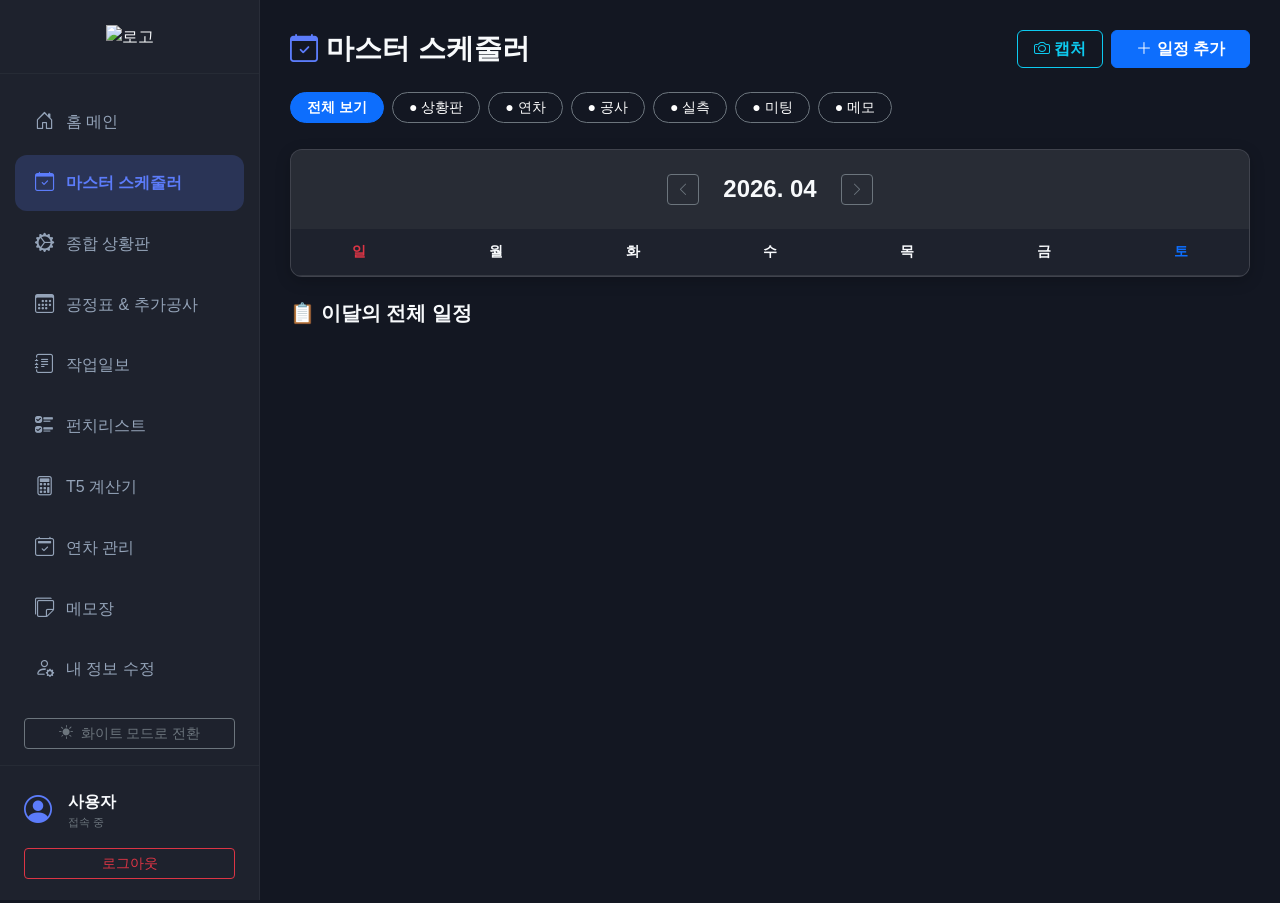
==== commit 8fc9b012: "Update calendar.html" ====
--- a/calendar.html
+++ b/calendar.html
@@ -4,14 +4,6 @@
     <meta charset="UTF-8">
     <meta name="viewport" content="width=device-width, initial-scale=1.0, maximum-scale=1.0, user-scalable=no">
     
-    <!-- 💡 V31: 모바일 차단 스크립트 head 최상단 이동 (화면 깜빡임 방지) 💡 -->
-    <script>
-        if (window.innerWidth <= 768) {
-            alert("마스터 스케줄러는 PC의 넓은 화면 전용입니다.\n모바일에서는 메인 홈으로 이동합니다.");
-            location.replace('index.html');
-        }
-    </script>
-
     <meta property="og:type" content="website">
     <meta property="og:title" content="김목수이야기 - 마스터 스케줄러">
     <meta property="og:description" content="전체 현장 일정을 한눈에 확인하세요.">
@@ -34,8 +26,7 @@
         body { background-color: var(--bg-deep); color: #f8fafc; font-family: 'Pretendard', sans-serif; margin: 0; overflow: hidden; transition: background-color 0.3s, color 0.3s; }
         
         .app-wrapper { display: flex; height: 100vh; height: 100dvh; width: 100vw; }
-        /* 💡 V32: 사이드바 너비 축소 💡 */
-        .sidebar { width: 240px; height: 100dvh; background-color: var(--sidebar-bg); border-right: 1px solid rgba(255,255,255,0.05); display: flex; flex-direction: column; z-index: 1050; flex-shrink: 0; transition: transform 0.3s cubic-bezier(0.4, 0, 0.2, 1); }
+        .sidebar { width: 260px; height: 100dvh; background-color: var(--sidebar-bg); border-right: 1px solid rgba(255,255,255,0.05); display: flex; flex-direction: column; z-index: 1050; flex-shrink: 0; transition: transform 0.3s cubic-bezier(0.4, 0, 0.2, 1); }
         .main-container { flex: 1; overflow-y: auto; background-color: var(--bg-deep); padding: 30px; transition: background-color 0.3s; }
         
         .content-width { max-width: 1400px; margin: 0 auto; width: 100%; }
@@ -48,9 +39,22 @@
         .cal-grid { display: grid; grid-template-columns: repeat(7, 1fr); background: rgba(255,255,255,0.1); gap: 1px; } 
         .cal-day { background: #1e222d; min-height: 140px; padding: 6px 0; cursor: pointer; transition: 0.2s; position: relative; display: flex; flex-direction: column; gap: 2px; }
         .cal-day:hover, .cal-day.selected { background: rgba(92, 124, 250, 0.1); }
-        .cal-date-num { font-size: 0.85rem; font-weight: bold; margin-bottom: 6px; padding-left: 8px; display: inline-flex; align-items: center; justify-content: center; min-width: 24px; height: 24px; border-radius: 999px; }
-        .cal-date-num.today-highlight { background: #3b82f6; color: #fff !important; box-shadow: 0 0 0 2px rgba(59, 130, 246, 0.25); }
-        body.light-mode .cal-date-num.today-highlight { background: #2563eb; color: #fff !important; box-shadow: 0 0 0 2px rgba(37, 99, 235, 0.2); }
+        .cal-date-num { font-size: 0.85rem; font-weight: bold; margin-bottom: 6px; padding-left: 8px; }
+
+        /* 💡 V1.4.0: 오늘 날짜 강조 - 파란 동그라미 배경 💡 */
+        .cal-date-num.today-highlight {
+            display: inline-flex;
+            align-items: center;
+            justify-content: center;
+            width: 26px;
+            height: 26px;
+            background-color: var(--primary-accent, #5c7cfa);
+            color: #ffffff !important;
+            border-radius: 50%;
+            padding: 0;
+            margin-left: 4px;
+            box-shadow: 0 2px 6px rgba(92, 124, 250, 0.4);
+        }
         
         .event-badge { font-size: 0.75rem; padding: 3px 6px; color: white; white-space: nowrap; overflow: hidden; text-overflow: clip; text-align: left; line-height: 1.2; margin-bottom: 1px; height: 24px; width: 100%; border-radius: 0; display: flex; align-items: center; }
         .event-start { border-top-left-radius: 4px; border-bottom-left-radius: 4px; margin-left: 4px; width: calc(100% - 4px); }
@@ -61,9 +65,8 @@
         .more-btn { font-size: 0.7rem; color: var(--primary-accent); text-align: left; padding-left: 8px; font-weight: bold; cursor: pointer; margin-top: 2px; }
         .more-btn:hover { text-decoration: underline; }
 
-        /* 💡 V32: nav-link 간격 축소 💡 */
-        .nav-link { color: #94a3b8; padding: 9px 16px; margin: 2px 10px; border-radius: 10px; transition: 0.3s; cursor: pointer; display: flex; align-items: center; text-decoration: none; font-size: 0.92rem; }
-        .nav-link i { font-size: 1.05rem; margin-right: 10px; }
+        .nav-link { color: #94a3b8; padding: 14px 20px; margin: 4px 15px; border-radius: 12px; transition: 0.3s; cursor: pointer; display: flex; align-items: center; text-decoration: none; }
+        .nav-link i { font-size: 1.2rem; margin-right: 12px; }
         .nav-link:hover, .nav-link.active { background-color: rgba(92, 124, 250, 0.2); color: var(--primary-accent); font-weight: bold; }
 
         .filter-scroll { display: flex; gap: 8px; overflow-x: auto; padding-bottom: 10px; }
@@ -105,6 +108,13 @@
 </head>
 <body>
 
+<script>
+    if (window.innerWidth <= 768) {
+        alert("마스터 스케줄러는 PC의 넓은 화면 전용입니다.\n모바일에서는 메인 홈으로 이동합니다.");
+        location.replace('index.html');
+    }
+</script>
+
 <div id="auth-overlay" style="display: none; position: fixed; inset: 0; background: var(--bg-deep); z-index: 9999; align-items: center; justify-content: center;">
     <div class="t5-card text-center" style="width: 100%; max-width: 380px;">
         <h3 class="mb-4 fw-bold">스케줄러 접속</h3>
@@ -125,10 +135,10 @@
 
 <div class="app-wrapper">
     <nav class="sidebar" id="sidebar">
-        <div class="px-4 py-3 text-center border-bottom border-secondary border-opacity-10">
-            <img src="kimmoksu_main_logo.png" alt="로고" style="max-width: 120px; cursor: pointer;" onclick="location.href='index.html'">
-        </div>
-        <div class="flex-grow-1 mt-1">
+        <div class="p-4 text-center border-bottom border-secondary border-opacity-10">
+            <img src="kimmoksu_main_logo.png" alt="로고" style="max-width: 140px; cursor: pointer;" onclick="location.href='index.html'">
+        </div>
+        <div class="flex-grow-1 mt-3">
             <div class="nav-link" onclick="location.href='index.html'"><i class="bi bi-house-door"></i> 홈 메인</div>
             <div class="nav-link active"><i class="bi bi-calendar-check"></i> 마스터 스케줄러</div>
             <div class="nav-link" onclick="location.href='index.html#status'"><i class="bi bi-gear-wide-connected"></i> 종합 상황판</div>
@@ -136,16 +146,16 @@
             <div class="nav-link" onclick="location.href='index.html#worklog'"><i class="bi bi-journal-text"></i> 작업일보</div>
             <div class="nav-link" onclick="location.href='index.html#punch'"><i class="bi bi-ui-checks"></i> 펀치리스트</div>
             <div class="nav-link" onclick="location.href='index.html#t5'"><i class="bi bi-calculator"></i> T5 계산기</div>
-            <div class="nav-link" onclick="location.href='leave.html'" style="justify-content:space-between;"><span><i class="bi bi-calendar2-check"></i> 연차 관리</span><i class="bi bi-box-arrow-up-right" style="font-size:0.75rem; opacity:0.5;"></i></div>
+            <div class="nav-link" onclick="location.href='index.html#leave'"><i class="bi bi-calendar2-check"></i> 연차 관리</div>
             <div class="nav-link" onclick="location.href='index.html#memo'"><i class="bi bi-stickies"></i> 메모장</div>
             <div class="nav-link" onclick="location.href='index.html#profile'"><i class="bi bi-person-gear"></i> 내 정보 수정</div>
         </div>
-        <div class="px-3 py-2 mt-auto">
+        <div class="px-4 py-3 mt-auto">
             <button class="btn btn-outline-secondary btn-sm w-100 d-flex justify-content-center align-items-center gap-2" id="themeToggleBtn" onclick="toggleTheme()">
                 <i class="bi bi-brightness-high-fill"></i> <span>화이트 모드로 전환</span>
             </button>
         </div>
-        <div class="px-3 py-2 border-top border-secondary border-opacity-10">
+        <div class="p-4 border-top border-secondary border-opacity-10">
             <div class="d-flex align-items-center mb-2">
                 <i class="bi bi-person-circle fs-3 me-3" style="color:var(--primary-accent);"></i>
                 <div class="flex-grow-1 overflow-hidden">
@@ -153,7 +163,7 @@
                     <div class="small text-secondary" style="font-size:0.7rem;">접속 중</div>
                 </div>
             </div>
-            <button class="btn btn-outline-danger btn-sm w-100 mt-2" onclick="handleLogoutCal()">로그아웃</button>
+            <button class="btn btn-outline-danger btn-sm w-100 mt-2" onclick="auth.signOut()">로그아웃</button>
         </div>
     </nav>
 
@@ -330,14 +340,6 @@
         } catch(err) { alert("이메일 발송 실패: " + err.message); }
     }
 
-    // 💡 V31: 로그아웃 후 index.html로 복귀 💡
-    async function handleLogoutCal() {
-        if(confirm("로그아웃 하시겠습니까?")) {
-            await auth.signOut();
-            location.href = 'index.html';
-        }
-    }
-
     function parseDateObj(str) {
         if (!str) return null;
         let s = str.replace(/[^0-9]/g, '');
@@ -410,7 +412,6 @@
         let year = currentDate.getFullYear(), month = currentDate.getMonth();
         document.getElementById('currentMonthDisplay').innerText = `${year}. ${String(month+1).padStart(2,'0')}`;
         let firstDay = new Date(year, month, 1).getDay(), daysInMonth = new Date(year, month + 1, 0).getDate();
-        let todayStr = new Date().toISOString().split('T')[0];
         
         let html = '';
         for(let i=0; i<firstDay; i++) html += `<div class="cal-day" style="background:rgba(0,0,0,0.1); cursor:default;"></div>`;
@@ -419,7 +420,6 @@
             let dateStr = `${year}-${String(month+1).padStart(2,'0')}-${String(i).padStart(2,'0')}`;
             let dw = new Date(year, month, i).getDay();
             let isSelected = dateStr === selectedDateStr ? 'selected' : '';
-            let isToday = dateStr === todayStr;
             
             let dayEvents = allEvents.filter(ev => {
                 if(!activeFilters.has('all') && !activeFilters.has(ev.type)) return false;
@@ -464,8 +464,14 @@
 
             if(hiddenCount > 0) { badgesHtml += `<div class="more-btn" onclick="event.stopPropagation(); selectDate('${dateStr}')">+${hiddenCount} 더보기</div>`; }
 
+            // 💡 V1.4.0: 오늘 날짜 판정 (로컬 시간대 기준) 💡
+            const today = new Date();
+            const isToday = (year === today.getFullYear() && month === today.getMonth() && i === today.getDate());
+            const todayClass = isToday ? 'today-highlight' : '';
+            const numColor = isToday ? '' : `color:${dw===0?'#e03131':(dw===6?'#5c7cfa':'#94a3b8')};`;
+
             html += `<div class="cal-day ${isSelected}" onclick="selectDate('${dateStr}')">
-                <div class="cal-date-num ${isToday ? 'today-highlight' : ''}" style="color:${dw===0?'#e03131':(dw===6?'#5c7cfa':'#94a3b8')}">${i}</div>
+                <div class="cal-date-num ${todayClass}" style="${numColor}">${i}</div>
                 ${badgesHtml}
             </div>`;
         }
